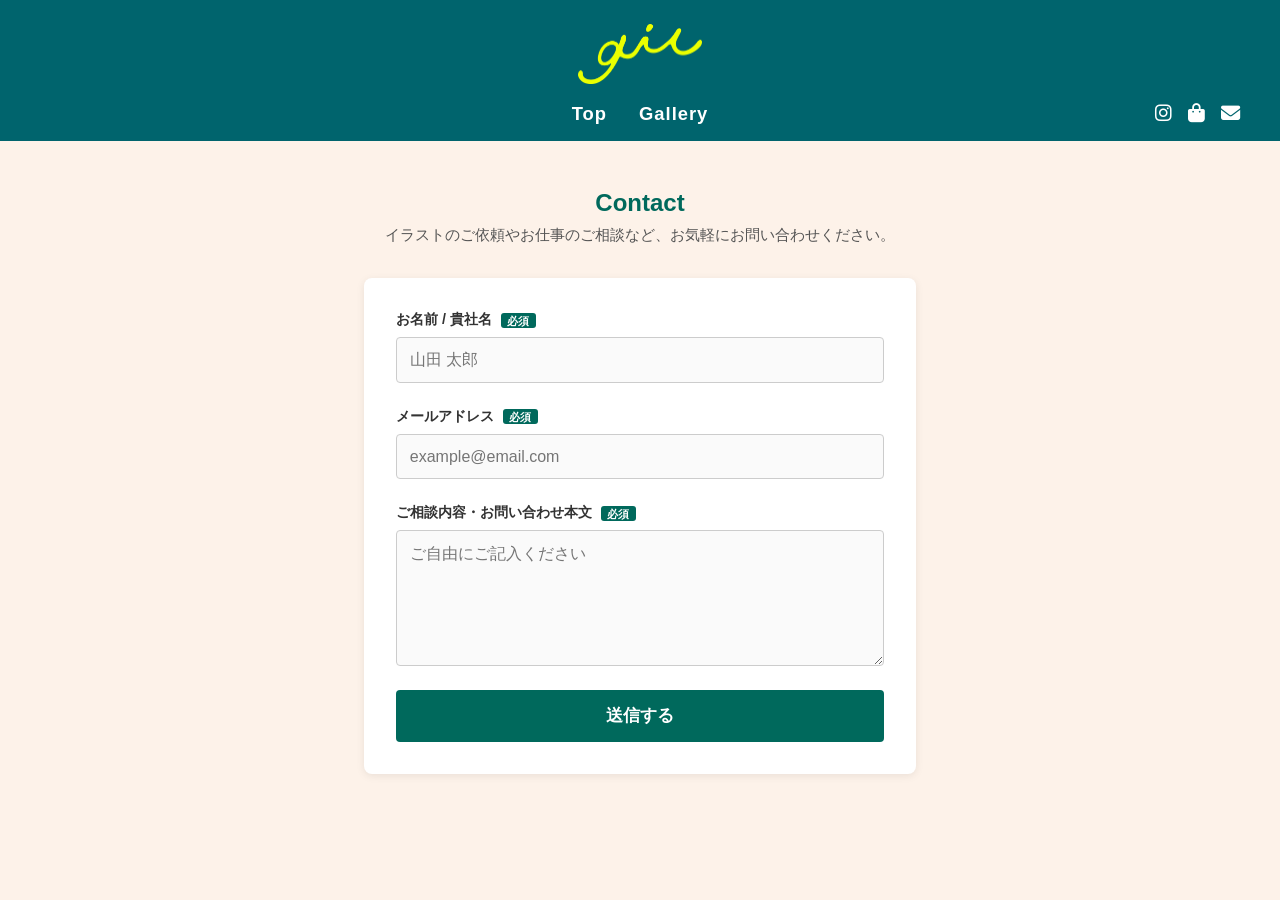
==== contact.html @ 12be9869 "Add files via upload" ====
<!DOCTYPE html>
<html lang="ja">
<head>
  <meta charset="UTF-8">
  <meta name="viewport" content="width=device-width, initial-scale=1.0">
  <title>お問い合わせ - 私のイラストポートフォリオ</title>
  <link rel="stylesheet" href="style.css">
  <!-- Font Awesome Icons -->
  <link rel="stylesheet" href="https://cdnjs.cloudflare.com/ajax/libs/font-awesome/6.5.1/css/all.min.css">
</head>
<body>

  <!-- ヘッダーエリア（共通） -->
  <header class="site-header">

  <!-- 上段：サイン（画像ロゴ） -->
  <div class="header-top">
    <a href="index.html">
      <img src="sign.png" alt="サイン" class="site-logo-img">
    </a>
  </div>

  <!-- 下段：左・中央（ナビ）・右（アイコン） -->
  <div class="header-bottom">
    <div class="header-dummy"></div> <!-- 左側の配置用バランスダミー -->

    <!-- 中央：トップ ＆ ギャラリー リンク -->
    <nav class="main-nav">
      <a href="index.html" class="nav-link">Top</a>
      <a href="gallery.html" class="nav-link">Gallery</a>
    </nav>

    <!-- 右側：各種アイコン -->
    <nav class="sns-links">
      <a href="https://www.instagram.com/ユーザーネーム/" target="_blank" rel="noopener noreferrer" title="Instagram">
        <i class="fa-brands fa-instagram"></i>
      </a>
      <a href="https://あなたのショップURL" target="_blank" rel="noopener noreferrer" title="Shop">
        <i class="fa-solid fa-bag-shopping"></i>
      </a>
      <a href="contact.html" title="Contact">
        <i class="fa-solid fa-envelope"></i>
      </a>
    </nav>
  </div>
</header>

  <!-- お問い合わせフォームエリア -->
  <main class="contact-content">
    <h2>Contact</h2>
    <p class="contact-description">イラストのご依頼やお仕事のご相談など、お気軽にお問い合わせください。</p>

    <!-- ※送信先(action)は後でFormspreeなどのURLに書き換えます -->
    <form class="contact-form" action="#" method="POST">
      <div class="form-group">
        <label for="name">お名前 / 貴社名 <span class="required">必須</span></label>
        <input type="text" id="name" name="name" placeholder="山田 太郎" required>
      </div>

      <div class="form-group">
        <label for="email">メールアドレス <span class="required">必須</span></label>
        <input type="email" id="email" name="email" placeholder="example@email.com" required>
      </div>

      <div class="form-group">
        <label for="message">ご相談内容・お問い合わせ本文 <span class="required">必須</span></label>
        <textarea id="message" name="message" rows="6" placeholder="ご自由にご記入ください" required></textarea>
      </div>

      <button type="submit" class="submit-btn">送信する</button>
    </form>
  </main>

</body>
</html>
---- style.css ----
/* 全体の基本設定 */
* {
  box-sizing: border-box;
  margin: 0;
  padding: 0;
}

body {
  /* 背景色をあたたかみのある生成り色に設定 */
  background-color: #fcf8eb; 
  font-family: sans-serif;
  color: #333;
}

/* ==========================================
   1. ヘッダーエリア（緑の帯・共通）
========================================== */
.site-header {
  background-color: #00607b; 
  color: #ffffff;
  padding: 1.5rem 1rem;
  display: flex;
  flex-direction: column; /* 縦並び（2段）にする */
  align-items: center;    /* 中央揃えにする */
  gap: 0.8rem;            /* 1段目と2段目のすき間 */
}

/* 1段目：サイン（ロゴ） */
.logo {
  font-size: 1.8rem;
  font-weight: bold;
  color: #ffd54f; /* 黄色の文字色 */
  letter-spacing: 2px;
}

/* 2段目：SNS・問い合わせアイコン */
.sns-links {
  display: flex;
  gap: 1.2rem;   /* アイコン同士の間隔 */
}

.sns-links a {
  color: #ffffff;
  text-decoration: none;
  font-size: 1.3rem;
  transition: opacity 0.2s;
}

.sns-links a:hover {
  opacity: 0.7;
}

/* --- 2. メインエリア --- */
.main-content {
  display: flex;
  justify-content: center; /* 中央に寄せる */
  align-items: center;
  min-height: calc(100vh - 80px); /* 画面の高さいっぱいに広げる */
  padding: 40px 20px;
}

.main-visual {
  display: flex;
  justify-content: center;
  align-items: center;
  width: 80%;
  max-width: 800px;
  height: 450px;
  border: 3px solid #000000; /* 黒い太枠 */
  background-color: #ffffff;
  text-decoration: none;
  color: #333;
  text-align: center;
  font-size: 1.2rem;
  font-weight: bold;
  line-height: 1.6;
  transition: opacity 0.3s;
}

/* ホバー（マウスを乗せた時）のちょっとした演出 */
.main-visual:hover {
  opacity: 0.8;
}
/* ==========================================
   全体設定
========================================== */
body {
  margin: 0;
  padding: 0;
  background-color: #fdf2e9; /* 画像通りのあたたかい生成り色 */
  font-family: sans-serif;
  color: #333333;
}

/* ==========================================
   1. ヘッダーエリア
========================================== */
.site-header {
  background-color: #00646d; 
  padding: 1.5rem 2rem 1rem;
  display: flex;
  flex-direction: column;
  align-items: center;
  gap: 1.2rem;
}

/* --- 上段：サイン（ロゴ） --- */
.header-top {
  display: flex;
  justify-content: center;
}

.site-logo-img {
  height: 60px; /* ロゴ画像の高さ */
  width: auto;
  display: block;
}

/* --- 下段：ナビ ＆ アイコン --- */
.header-bottom {
  width: 100%;
  max-width: 1200px;
  display: grid;
  grid-template-columns: 1fr auto 1fr;
  align-items: center;
}


/* 中央：Top / Gallery */
.main-nav {
  display: flex;
  gap: 2rem;
}

.nav-link {
  color: #ffffff;
  text-decoration: none;
  font-size: 1.15rem;
  font-weight: bold;
  letter-spacing: 1px;
}

.nav-link:hover {
  opacity: 0.8;
}

/* 右側：SNS・問い合わせアイコン */
.sns-links {
  display: flex;
  justify-content: flex-end;
  gap: 1rem;
}

.sns-links a {
  color: #ffffff;
  text-decoration: none;
  font-size: 1.2rem;
}

.sns-links a:hover {
  opacity: 0.8;
}

/* ==========================================
   2. ギャラリーエリア（シリーズ区切り & 右下装飾）
========================================== */

/* ギャラリー全体（右下画像を固定配置するための基準を設定） */
.gallery-content {
  position: relative;
  width: 100%;
  box-sizing: border-box;
  margin: 4rem 0 8rem; /* 下に高さを設けて右下画像が重ならないように設定 */
  padding: 0 8vw;     /* 左右の大きな余白 */
}

/* シリーズごとのブロック（グループ同士の上下間隔） */
.gallery-section {
  margin-bottom: 5rem; /* シリーズ間のすき間 */
}

/* シリーズタイトル（中央揃え・オレンジ系の配色例） */
.series-title {
  text-align: center;
  font-size: 1.8rem;
  font-weight: bold;
  color: #ff6c43;      /* タイトルの色（お好みで調整してください） */
  margin-bottom: 2rem; /* タイトルと画像のすき間 */
  letter-spacing: 2px;
}

/* 横5列のグリッド配置 */
.gallery-grid {
  display: grid;
  grid-template-columns: repeat(5, 1fr);
  gap: 0;              /* 作品どうしの隙間をゼロに */
}

/* 正方形の作品枠 */
.gallery-item {
  aspect-ratio: 1 / 1;
  background-color: #ffffff;
  border-radius: 0;
  overflow: hidden;
  box-shadow: none;
  transition: transform 0.2s ease;
}

.gallery-item a {
  display: block;
  width: 100%;
  height: 100%;
}

.gallery-item img {
  width: 100%;
  height: 100%;
  object-fit: cover;
  display: block;
}

.gallery-item:hover {
  transform: translateY(-3px);
}

/* 右下の装飾画像 */
.bottom-decor-img {
  position: absolute;
  right: 6vw;         /* 右端からの位置 */
  bottom: -20px;      /* 一番下からはみ出す位置 */
  height: 90px;       /* 画像の大きさ */
  width: auto;
  pointer-events: none;
}


/* 画面が狭いスマホ表示時の自動調整 */
@media (max-width: 900px) {
  .gallery-grid {
    grid-template-columns: repeat(3, 1fr); /* タブレット：横3列 */
  }
}

@media (max-width: 600px) {
  .gallery-grid {
    grid-template-columns: repeat(2, 1fr); /* スマホ：横2列 */
  }
  
  .header-bottom {
    display: flex;
    flex-direction: column;
    gap: 1rem;
  }
  .header-dummy {
    display: none;
  }
}
/* ==========================================
   動画サムネイル＆再生ボタンアイコンの設定
========================================== */

/* 動画アイテムの枠 */
.gallery-item.video-item {
  position: relative;
  overflow: hidden;
}

/* 再生ボタンアイコン（中央配置） */
.play-icon {
  position: absolute;
  top: 50%;
  left: 50%;
  transform: translate(-50%, -50%);
  width: 48px;
  height: 48px;
  background-color: rgba(0, 0, 0, 0.6); /* 半透明の黒背景 */
  color: #ffffff;                        /* 再生マークの色 */
  border-radius: 50%;                    /* 丸型 */
  display: flex;
  align-items: center;
  justify-content: center;
  font-size: 18px;
  padding-left: 3px;                     /* 三角アイコンの見た目中央調整 */
  pointer-events: none;                  /* アイコン自体のクリックを邪魔しない */
  transition: all 0.3s ease;
  z-index: 2;
}

/* ホバー時に再生ボタンを少し大きく/明るくする */
.gallery-item.video-item:hover .play-icon {
  background-color: rgba(0, 0, 0, 0.8);
  transform: translate(-50%, -50%) scale(1.1);
}

/* ホバー時に生成される video タグのスタイル */
.gallery-item.video-item video {
  width: 100%;
  height: 100%;
  object-fit: cover;
  position: absolute;
  top: 0;
  left: 0;
  z-index: 1;
}

/* ==========================================
   動画拡大モーダルのCSS
========================================== */

/* 1. モーダル全体の初期状態（隠しておく） */
.video-modal {
  display: none;          /* 通常は完全に非表示 */
  position: fixed;        /* 画面に固定 */
  top: 0;
  left: 0;
  width: 100vw;
  height: 100vh;
  background-color: rgba(0, 0, 0, 0.9); /* 黒背景 */
  align-items: center;    /* 中央揃え */
  justify-content: center;
  z-index: 10000;         /* 確実に一番手前に */
  opacity: 0;
  transition: opacity 0.3s ease;
}

/* 2. JavaScriptで .active クラスがついた時の状態（表示する） */
.video-modal.active {
  display: flex !important; /* 強制的にflex表示にする */
  opacity: 1;
}

/* 3. モーダル内の動画エリア */
.modal-content {
  position: relative;
  max-width: 90vw;
  max-height: 90vh;
}

.modal-content video {
  width: 100%;
  height: auto;
  max-height: 90vh;
  display: block;
  box-shadow: 0 10px 30px rgba(0,0,0,0.5);
}

/* 4. 閉じる（×）ボタン */
.modal-close-btn {
  position: absolute;
  top: 20px;
  right: 30px;
  background: none;
  border: none;
  color: #ffffff;
  font-size: 50px;
  cursor: pointer;
  z-index: 10001;
  line-height: 1;
}

.modal-close-btn:hover {
  transform: scale(1.2); /* ホバー時に少し大きく */
}
/* ==========================================
   Lightbox の件数表記（image 1 of 32）を非表示にする
========================================== */
.lb-number {
  display: none !important;
}
/* ==========================================
   4. お問い合わせページ（contact）用スタイル
========================================== */
.contact-content {
  padding: 3rem 1.5rem;
  max-width: 600px; /* フォームが広がりすぎない見やすい幅 */
  margin: 0 auto;
}

.contact-content h2 {
  text-align: center;
  color: #00695c;
  margin-bottom: 0.5rem;
}

.contact-description {
  text-align: center;
  font-size: 0.95rem;
  margin-bottom: 2rem;
  color: #555555;
}

/* フォーム全体の枠 */
.contact-form {
  background-color: #ffffff;
  padding: 2rem;
  border-radius: 8px;
  box-shadow: 0 2px 8px rgba(0, 0, 0, 0.08);
}

.form-group {
  margin-bottom: 1.5rem;
  display: flex;
  flex-direction: column;
}

.form-group label {
  font-weight: bold;
  margin-bottom: 0.5rem;
  font-size: 0.9rem;
}

/* 必須マーク */
.required {
  background-color: #00695c;
  color: #ffffff;
  font-size: 0.7rem;
  padding: 0.1rem 0.4rem;
  border-radius: 3px;
  margin-left: 0.3rem;
}

/* 入力欄（テキスト・メール・本文） */
.form-group input,
.form-group textarea {
  padding: 0.8rem;
  border: 1px solid #ccc;
  border-radius: 4px;
  font-size: 1rem;
  font-family: inherit;
  background-color: #fafafa;
}

.form-group input:focus,
.form-group textarea:focus {
  outline: none;
  border-color: #00695c;
  background-color: #ffffff;
}

/* 送信ボタン */
.submit-btn {
  width: 100%;
  padding: 0.9rem;
  background-color: #00695c;
  color: #ffffff;
  border: none;
  border-radius: 4px;
  font-size: 1.05rem;
  font-weight: bold;
  cursor: pointer;
  transition: background-color 0.2s;
}

.submit-btn:hover {
  background-color: #004d40;
}
/* ==========================================
   TOPページ専用：フェードスライドショー & グラデーション
========================================== */

/* メインエリア：画面いっぱいに広げる */
.top-main {
  width: 100vw;               /* ウィンドウの横幅100% */
  height: calc(100vh - 120px);/* ウィンドウの高さ100%（ヘッダー分の高さを引く設定） */
  display: flex;
  justify-content: center;
  align-items: center;
  padding: 0;
  margin: 0;
  position: relative;
  overflow: hidden;
}

/* スライドショーの外枠：ウィンドウサイズに連動 */
.slideshow-container {
  position: relative;
  width: 100%;
  height: 100%;
  border-radius: 0; /* 画面いっぱいに広げるため角丸を解除 */
}

/* 画像：枠に合わせてピッタリ拡大縮小 */
.slide-img {
  position: absolute;
  top: 0;
  left: 0;
  width: 100%;
  height: 100%;
  object-fit: cover; /* 画面比率が変わっても崩れず綺麗に全体に収める */
  opacity: 0;
  animation: fadeSlide 18s infinite ease-in-out;
}

/* 3枚の画像を重ねて配置 */
.slide-img {
  position: absolute;
  top: 0;
  left: 0;
  width: 100%;
  height: 100%;
  object-fit: cover; /* 枠いっぱいに綺麗に収める */
  opacity: 0;
  animation: fadeSlide 18s infinite ease-in-out; /* 全体で18秒（6秒×3枚）ループ */
}

/* 1枚目・2枚目・3枚目の切り替えタイミングずらし */
.slide-img:nth-child(1) {
  animation-delay: 0s;
}
.slide-img:nth-child(2) {
  animation-delay: 6s;
}
.slide-img:nth-child(3) {
  animation-delay: 12s;
}

/* CSSキーフレームアニメーション（フェードイン・フェードアウト） */
@keyframes fadeSlide {
  0% {
    opacity: 0;
  }
  6% {
    opacity: 1; /* 最初の約1秒でフワッと表示 */
  }
  33% {
    opacity: 1; /* 6秒目まで表示をキープ */
  }
  39% {
    opacity: 0; /* 次の1秒でフワッと消える */
  }
  100% {
    opacity: 0;
  }
}

/* --- 下部グラデーション（背景色 #fdf2e9 に溶け込ませる） --- */
.fade-overlay {
  position: absolute;
  bottom: 0;
  left: 0;
  width: 100%;
  height: 40%; /* 下部40%の部分をグラデーションにする設定 */
  /* 透明から背景色の生成り色（#fdf2e9）へなだらかに変化 */
  background: linear-gradient(to bottom, rgba(253, 242, 233, 0) 0%, #fdf2e9 100%);
  pointer-events: none; /* 下の画像への操作を邪魔しない設定 */
}


/* ==========================================
   画面右下固定の装飾画像（ページトップボタン）
========================================== */

/* 1. 配置と大きさの設定 */
.fixed-decor-btn {
  position: fixed;     /* 画面に対して固定（スクロールしてもついてくる） */
  right: 30px;          /* 右端からの距離 */
  bottom: 30px;         /* 下端からの距離 */
  z-index: 100;         /* 他の要素よりも一番手前に表示 */
  display: block;       /* リンク全体をブロック要素に */
  
  /* イラスト自体の大きさ */
  height: 90px;         /* ← ここでイラストの大きさを調整（お好みで） */
  width: auto;          
  
  /* クリックアニメーションのための準備（中心を基準に動かす） */
  transform-origin: center center;
  transition: transform 0.2s ease; /* ホバー時の動きを滑らかに（オプション） */
}

.fixed-decor-btn img {
  height: 100%;         /* 親要素（aタグ）の高さに合わせる */
  width: auto;
  display: block;
}

/* 2. ホバー時の効果（オプション：少し浮く） */
.fixed-decor-btn:hover {
  transform: translateY(-5px); /* マウスを乗せると少し上に移動 */
}

/* 3. クリックした瞬間（一瞬小さくなる） */
/* このクラスはJavaScriptで一瞬だけ追加されます */
.fixed-decor-btn.clicked {
  transform: scale(0.8); /* 80%の大きさに縮小 */
  transition: transform 0.1s ease-out; /* 縮む動きは素早く */
}
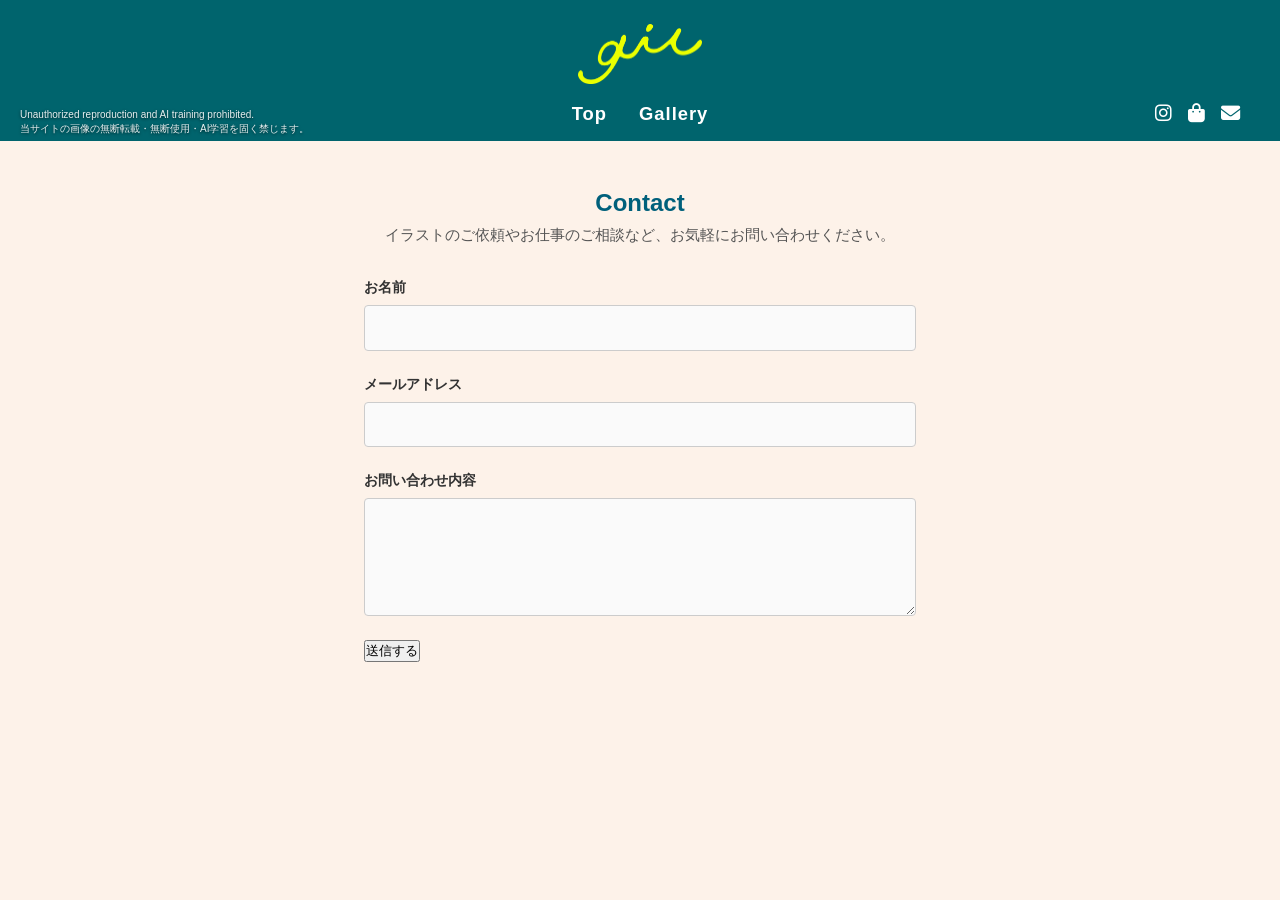
==== commit 36729d32: "Add files via upload" ====
--- a/contact.html
+++ b/contact.html
@@ -12,6 +12,11 @@
 
   <!-- ヘッダーエリア（共通） -->
   <header class="site-header">
+    <!-- 無断転載・AI学習禁止のテキスト表示 -->
+<div class="copyright-notice">
+  <p>Unauthorized reproduction and AI training prohibited.</p>
+  <p>当サイトの画像の無断転載・無断使用・AI学習を固く禁じます。</p>
+</div>
 
   <!-- 上段：サイン（画像ロゴ） -->
   <div class="header-top">
@@ -50,25 +55,30 @@
     <h2>Contact</h2>
     <p class="contact-description">イラストのご依頼やお仕事のご相談など、お気軽にお問い合わせください。</p>
 
-    <!-- ※送信先(action)は後でFormspreeなどのURLに書き換えます -->
-    <form class="contact-form" action="#" method="POST">
-      <div class="form-group">
-        <label for="name">お名前 / 貴社名 <span class="required">必須</span></label>
-        <input type="text" id="name" name="name" placeholder="山田 太郎" required>
-      </div>
+    <!-- action にコピーした Formspree の URL を指定します -->
+<form action="https://formspree.io/f/xvzeewko" method="POST">
+  
+  <div class="form-group">
+    <label for="name">お名前</label>
+    <!-- name="name" 属性が必須です -->
+    <input type="text" id="name" name="name" required>
+  </div>
 
-      <div class="form-group">
-        <label for="email">メールアドレス <span class="required">必須</span></label>
-        <input type="email" id="email" name="email" placeholder="example@email.com" required>
-      </div>
+  <div class="form-group">
+    <label for="email">メールアドレス</label>
+    <!-- name="email" または name="_replyto" にしておくと、返信しやすくなります -->
+    <input type="email" id="email" name="email" required>
+  </div>
 
-      <div class="form-group">
-        <label for="message">ご相談内容・お問い合わせ本文 <span class="required">必須</span></label>
-        <textarea id="message" name="message" rows="6" placeholder="ご自由にご記入ください" required></textarea>
-      </div>
+  <div class="form-group">
+    <label for="message">お問い合わせ内容</label>
+    <!-- name="message" 属性が必須です -->
+    <textarea id="message" name="message" rows="5" required></textarea>
+  </div>
 
-      <button type="submit" class="submit-btn">送信する</button>
-    </form>
+  <button type="submit">送信する</button>
+
+</form>
   </main>
 
 </body>
--- a/style.css
+++ b/style.css
@@ -143,6 +143,51 @@
 .nav-link:hover {
   opacity: 0.8;
 }
+/* ヘッダー自体を「位置の基準」にする設定（追加） */
+header {
+  position: relative;
+}
+
+.copyright-notice {
+  position: absolute;
+  bottom: 20px;
+  left: 20px;
+  z-index: 100;
+  /* ...省略... */
+}
+/* 左下に固定表示する禁止事項テキスト（白字） */
+.copyright-notice {
+  position: absolute;
+  bottom: 5px;      /* 【左下指定】下からの位置 */
+  left: 20px;        /* 【左下指定】左からの位置 */
+  z-index: 100;      /* 他の画像や要素より手前に表示 */
+  font-size: 10px;   /* 文字サイズ（すっきり見せる小さめサイズ） */
+  line-height: 1.4;
+  color: #ffffff;    /* 文字色：白 */
+  /* 明るい背景の画像が重なっても読めるように、かすかな黒影を追加 */
+  text-shadow: 0 1px 3px rgba(0, 0, 0, 0.7); 
+  font-family: sans-serif;
+  pointer-events: none; /* クリックや画像のドラッグの邪魔をしない設定 */
+  opacity: 0.9;      /* ほんのり透明感を持たせて馴染ませる */
+}
+
+/* スマホなど画面が狭い時の調整 */
+@media screen and (max-width: 768px) {
+  .copyright-notice {
+    bottom: 12px;
+    left: 12px;
+    font-size: 9px;   /* スマホ表示で見切れないよう少し小さく */
+  }
+}
+
+/* スマホなど画面が狭い時の調整 */
+@media screen and (max-width: 768px) {
+  .copyright-notice {
+    top: 10px;
+    left: 10px;
+    font-size: 9px;  /* スマホで見切れそうな場合は文字を小さく */
+  }
+}
 
 /* 右側：SNS・問い合わせアイコン */
 .sns-links {
@@ -378,7 +423,7 @@
 
 .contact-content h2 {
   text-align: center;
-  color: #00695c;
+  color: #00607b;
   margin-bottom: 0.5rem;
 }
 
@@ -411,7 +456,7 @@
 
 /* 必須マーク */
 .required {
-  background-color: #00695c;
+  background-color: #00607b;
   color: #ffffff;
   font-size: 0.7rem;
   padding: 0.1rem 0.4rem;
@@ -433,7 +478,7 @@
 .form-group input:focus,
 .form-group textarea:focus {
   outline: none;
-  border-color: #00695c;
+  border-color: #00607b;
   background-color: #ffffff;
 }
 
@@ -441,7 +486,7 @@
 .submit-btn {
   width: 100%;
   padding: 0.9rem;
-  background-color: #00695c;
+  background-color: #00607b;
   color: #ffffff;
   border: none;
   border-radius: 4px;
@@ -452,7 +497,7 @@
 }
 
 .submit-btn:hover {
-  background-color: #004d40;
+  background-color: #00607b;
 }
 /* ==========================================
    TOPページ専用：フェードスライドショー & グラデーション
@@ -490,6 +535,12 @@
   opacity: 0;
   animation: fadeSlide 18s infinite ease-in-out;
 }
+/* スマホ表示（画面幅768px以下）のときだけトリミング位置を変更 */
+@media screen and (max-width: 768px) {
+  .slide-img {
+    object-position: top center; /* 見せたい位置に合わせて top / right 等に変更 */
+  }
+}
 
 /* 3枚の画像を重ねて配置 */
 .slide-img {
@@ -508,10 +559,10 @@
   animation-delay: 0s;
 }
 .slide-img:nth-child(2) {
-  animation-delay: 6s;
+  animation-delay: 5s;
 }
 .slide-img:nth-child(3) {
-  animation-delay: 12s;
+  animation-delay: 10s;
 }
 
 /* CSSキーフレームアニメーション（フェードイン・フェードアウト） */
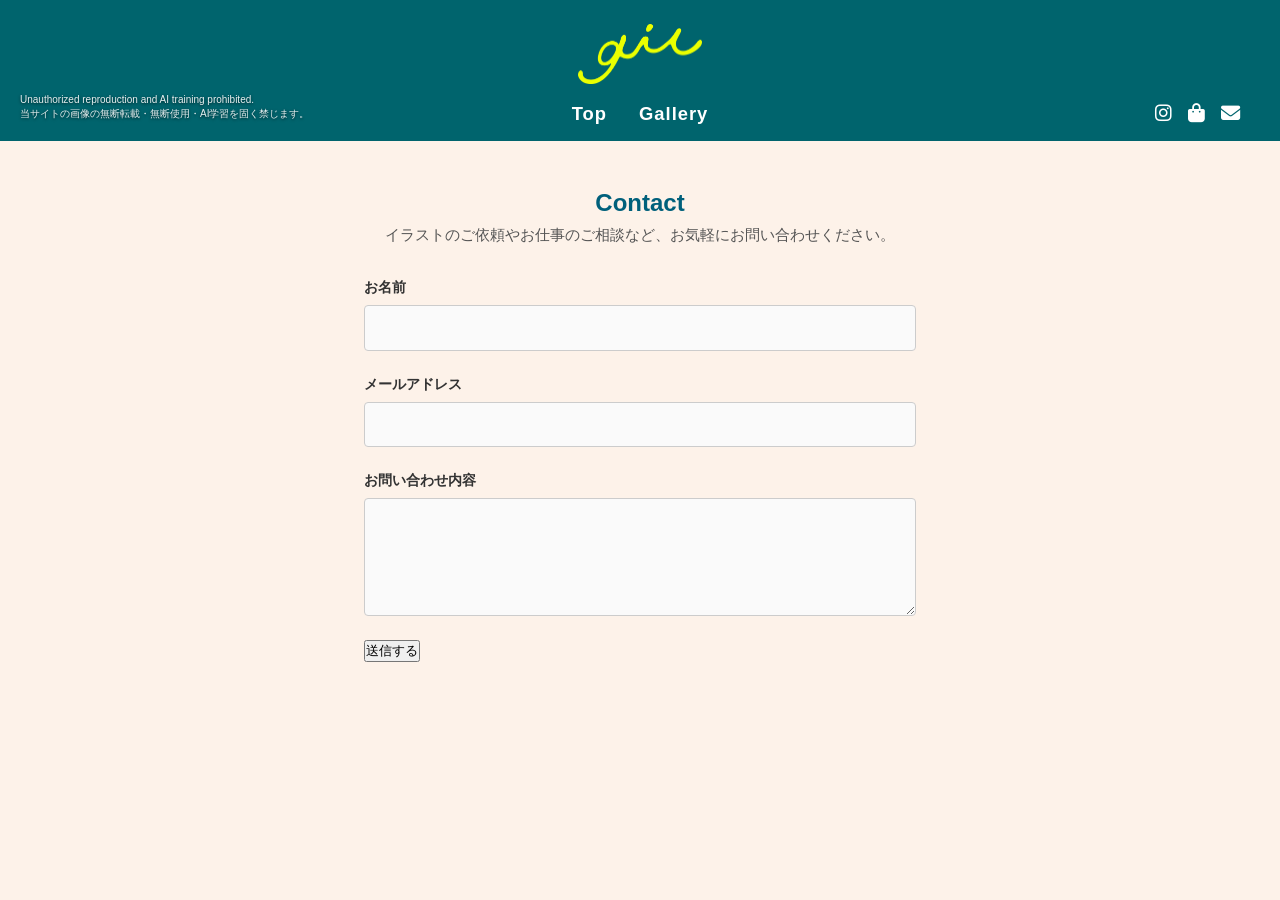
==== commit 81de635c: "Add files via upload" ====
--- a/contact.html
+++ b/contact.html
@@ -1,6 +1,7 @@
 <!DOCTYPE html>
 <html lang="ja">
 <head>
+    <meta name="robots" content="noai, noimageai">
   <meta charset="UTF-8">
   <meta name="viewport" content="width=device-width, initial-scale=1.0">
   <title>お問い合わせ - 私のイラストポートフォリオ</title>
@@ -37,10 +38,10 @@
 
     <!-- 右側：各種アイコン -->
     <nav class="sns-links">
-      <a href="https://www.instagram.com/ユーザーネーム/" target="_blank" rel="noopener noreferrer" title="Instagram">
+      <a href="https://www.instagram.com/guiurnrn/?hl=ja" target="_blank" rel="noopener noreferrer" title="Instagram">
         <i class="fa-brands fa-instagram"></i>
       </a>
-      <a href="https://あなたのショップURL" target="_blank" rel="noopener noreferrer" title="Shop">
+      <a href="https://suzuri.jp/guiu" target="_blank" rel="noopener noreferrer" title="Shop">
         <i class="fa-solid fa-bag-shopping"></i>
       </a>
       <a href="contact.html" title="Contact">
--- a/style.css
+++ b/style.css
@@ -155,22 +155,32 @@
   z-index: 100;
   /* ...省略... */
 }
-/* 左下に固定表示する禁止事項テキスト（白字） */
+/* 左下に固定表示する禁止事項テキスト（PC表示） */
 .copyright-notice {
   position: absolute;
-  bottom: 5px;      /* 【左下指定】下からの位置 */
-  left: 20px;        /* 【左下指定】左からの位置 */
-  z-index: 100;      /* 他の画像や要素より手前に表示 */
-  font-size: 10px;   /* 文字サイズ（すっきり見せる小さめサイズ） */
+  bottom: 20px;            /* PCでの下からの位置 */
+  left: 20px;              /* PCでの左からの位置 */
+  z-index: 100;
+  font-size: 10px;
   line-height: 1.4;
-  color: #ffffff;    /* 文字色：白 */
-  /* 明るい背景の画像が重なっても読めるように、かすかな黒影を追加 */
-  text-shadow: 0 1px 3px rgba(0, 0, 0, 0.7); 
+  color: #ffffff;
+  text-shadow: 0 1px 3px rgba(0, 0, 0, 0.7);
   font-family: sans-serif;
-  pointer-events: none; /* クリックや画像のドラッグの邪魔をしない設定 */
-  opacity: 0.9;      /* ほんのり透明感を持たせて馴染ませる */
-}
-
+  pointer-events: none;
+  opacity: 0.9;
+  white-space: nowrap;     /* 折り返し防止 */
+}
+
+/* スマホ用の設定（画面幅768px以下） */
+@media screen and (max-width: 768px) {
+  .copyright-notice {
+    /* サイン（右下/左下）を避けるため、スマホでは「左上」に固定する設定 */
+    bottom: auto;          /* 下基準を解除 */
+    top: 15px;             /* 上からの位置 */
+    left: 12px;            /* 左からの位置 */
+    font-size: 8.5px;       /* スマホ用に少し小さく */
+  }
+}
 /* スマホなど画面が狭い時の調整 */
 @media screen and (max-width: 768px) {
   .copyright-notice {
@@ -538,7 +548,8 @@
 /* スマホ表示（画面幅768px以下）のときだけトリミング位置を変更 */
 @media screen and (max-width: 768px) {
   .slide-img {
-    object-position: top center; /* 見せたい位置に合わせて top / right 等に変更 */
+    /* 順序を「center top（中央・上）」に変更！これで中央揃えになります */
+    object-position: center top; 
   }
 }
 
